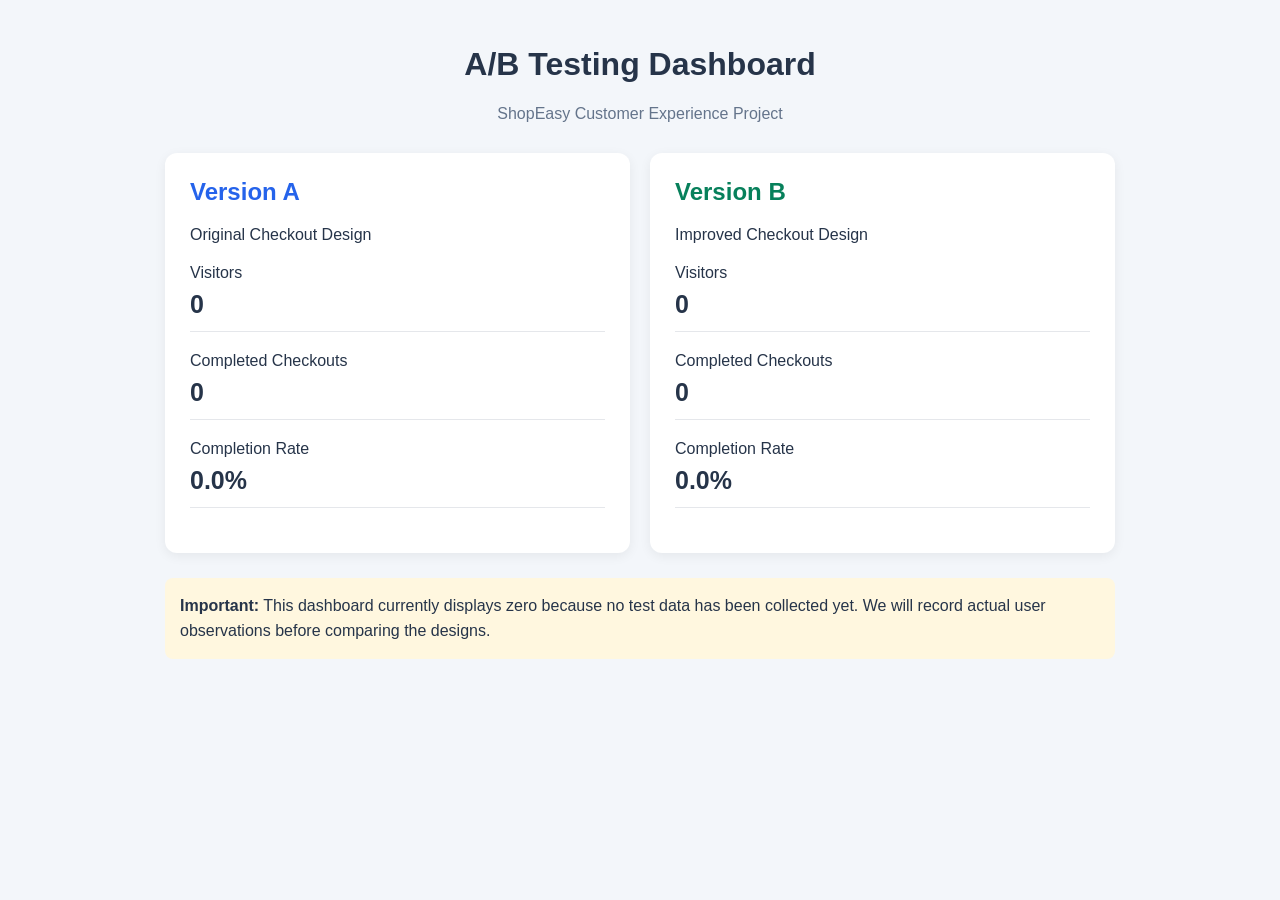
==== ab-test.html @ 76f74aa1 "Add files via upload" ====
<!DOCTYPE html>
<html lang="en">
<head>
    <meta charset="UTF-8">
    <meta name="viewport" content="width=device-width, initial-scale=1.0">

    <title>ShopEasy A/B Testing Dashboard</title>

    <style>
        body {
            font-family: Arial, sans-serif;
            background: #f3f6fa;
            margin: 0;
            padding: 25px;
            color: #263449;
        }

        .container {
            max-width: 950px;
            margin: auto;
        }

        h1, .subtitle {
            text-align: center;
        }

        .subtitle {
            color: #64748b;
            margin-bottom: 30px;
        }

        .cards {
            display: grid;
            grid-template-columns: repeat(2, 1fr);
            gap: 20px;
        }

        .card {
            background: white;
            padding: 25px;
            border-radius: 12px;
            box-shadow: 0 3px 12px #00000010;
        }

        .card h2 {
            margin-top: 0;
        }

        .metric {
            margin: 20px 0;
            padding-bottom: 12px;
            border-bottom: 1px solid #e5e7eb;
        }

        .metric strong {
            display: block;
            font-size: 25px;
            margin-top: 8px;
        }

        .version-a {
            color: #2563eb;
        }

        .version-b {
            color: #07805b;
        }

        .note {
            background: #fff7df;
            padding: 15px;
            border-radius: 8px;
            margin-top: 25px;
            line-height: 1.6;
        }

        @media (max-width: 600px) {
            .cards {
                grid-template-columns: 1fr;
            }
        }
    </style>
</head>

<body>

<div class="container">

    <h1>A/B Testing Dashboard</h1>

    <p class="subtitle">
        ShopEasy Customer Experience Project
    </p>

    <div class="cards">

        <div class="card">
            <h2 class="version-a">Version A</h2>
            <p>Original Checkout Design</p>

            <div class="metric">
                Visitors
                <strong id="visitorsA">0</strong>
            </div>

            <div class="metric">
                Completed Checkouts
                <strong id="completedA">0</strong>
            </div>

            <div class="metric">
                Completion Rate
                <strong id="rateA">0%</strong>
            </div>
        </div>

        <div class="card">
            <h2 class="version-b">Version B</h2>
            <p>Improved Checkout Design</p>

            <div class="metric">
                Visitors
                <strong id="visitorsB">0</strong>
            </div>

            <div class="metric">
                Completed Checkouts
                <strong id="completedB">0</strong>
            </div>

            <div class="metric">
                Completion Rate
                <strong id="rateB">0%</strong>
            </div>
        </div>

    </div>

    <div class="note">
        <strong>Important:</strong>
        This dashboard currently displays zero because no test data
        has been collected yet. We will record actual user observations
        before comparing the designs.
    </div>

</div>

<script>
    function updateDashboard() {
        const visitorsA = Number(
            localStorage.getItem("visitors_A") || 0
        );

        const completedA = Number(
            localStorage.getItem("completed_A") || 0
        );

        const visitorsB = Number(
            localStorage.getItem("visitors_B") || 0
        );

        const completedB = Number(
            localStorage.getItem("completed_B") || 0
        );

        const rateA = visitorsA
            ? (completedA / visitorsA) * 100
            : 0;

        const rateB = visitorsB
            ? (completedB / visitorsB) * 100
            : 0;

        document.getElementById("visitorsA").textContent =
            visitorsA;

        document.getElementById("completedA").textContent =
            completedA;

        document.getElementById("rateA").textContent =
            rateA.toFixed(1) + "%";

        document.getElementById("visitorsB").textContent =
            visitorsB;

        document.getElementById("completedB").textContent =
            completedB;

        document.getElementById("rateB").textContent =
            rateB.toFixed(1) + "%";
    }

    updateDashboard();

    // Refresh the dashboard values periodically.
    setInterval(updateDashboard, 2000);
</script>
</body>
</html>
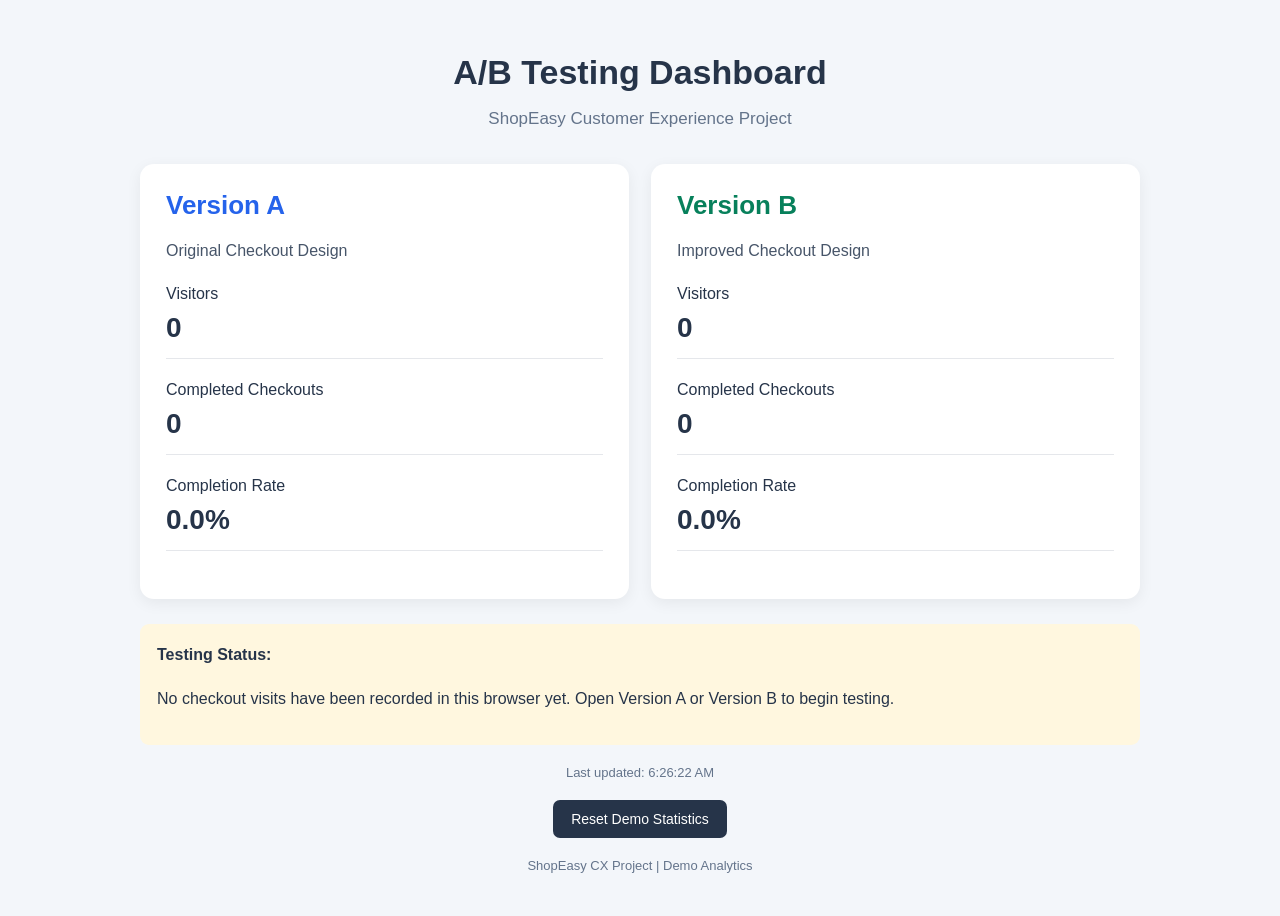
==== commit 079424a9: "Update ab-test.html" ====
--- a/ab-test.html
+++ b/ab-test.html
@@ -1,61 +1,84 @@
 <!DOCTYPE html>
 <html lang="en">
+
 <head>
     <meta charset="UTF-8">
     <meta name="viewport" content="width=device-width, initial-scale=1.0">
 
-    <title>ShopEasy A/B Testing Dashboard</title>
+    <title>ShopEasy | A/B Testing Dashboard</title>
 
     <style>
+        * {
+            box-sizing: border-box;
+        }
+
         body {
             font-family: Arial, sans-serif;
             background: #f3f6fa;
             margin: 0;
-            padding: 25px;
+            padding: 30px 20px;
             color: #263449;
         }
 
         .container {
-            max-width: 950px;
+            max-width: 1000px;
             margin: auto;
         }
 
-        h1, .subtitle {
+        h1,
+        .subtitle {
             text-align: center;
+        }
+
+        h1 {
+            font-size: 34px;
+            margin-bottom: 12px;
         }
 
         .subtitle {
             color: #64748b;
-            margin-bottom: 30px;
+            margin-bottom: 35px;
+            font-size: 17px;
         }
 
         .cards {
             display: grid;
-            grid-template-columns: repeat(2, 1fr);
-            gap: 20px;
+            grid-template-columns: repeat(2, minmax(0, 1fr));
+            gap: 22px;
         }
 
         .card {
-            background: white;
-            padding: 25px;
-            border-radius: 12px;
-            box-shadow: 0 3px 12px #00000010;
+            background: #ffffff;
+            padding: 26px;
+            border-radius: 14px;
+            box-shadow: 0 4px 15px #00000010;
         }
 
         .card h2 {
             margin-top: 0;
+            font-size: 26px;
+        }
+
+        .description {
+            color: #475569;
+            margin-bottom: 25px;
         }
 
         .metric {
-            margin: 20px 0;
-            padding-bottom: 12px;
+            margin: 22px 0;
+            padding-bottom: 14px;
             border-bottom: 1px solid #e5e7eb;
+        }
+
+        .metric-label {
+            display: block;
+            font-size: 16px;
         }
 
         .metric strong {
             display: block;
-            font-size: 25px;
-            margin-top: 8px;
+            font-size: 28px;
+            margin-top: 9px;
         }
 
         .version-a {
@@ -68,13 +91,44 @@
 
         .note {
             background: #fff7df;
-            padding: 15px;
-            border-radius: 8px;
+            padding: 17px;
+            border-radius: 9px;
             margin-top: 25px;
-            line-height: 1.6;
-        }
-
-        @media (max-width: 600px) {
+            line-height: 1.7;
+        }
+
+        .status {
+            text-align: center;
+            color: #64748b;
+            font-size: 13px;
+            margin-top: 20px;
+        }
+
+        .reset-button {
+            display: block;
+            margin: 20px auto 0;
+            padding: 11px 18px;
+            background: #263449;
+            color: white;
+            border: none;
+            border-radius: 7px;
+            cursor: pointer;
+            font-size: 14px;
+        }
+
+        .reset-button:hover {
+            background: #3c506c;
+        }
+
+        @media (max-width: 650px) {
+            body {
+                padding: 20px 14px;
+            }
+
+            h1 {
+                font-size: 27px;
+            }
+
             .cards {
                 grid-template-columns: 1fr;
             }
@@ -84,116 +138,199 @@
 
 <body>
 
-<div class="container">
-
-    <h1>A/B Testing Dashboard</h1>
-
-    <p class="subtitle">
-        ShopEasy Customer Experience Project
-    </p>
-
-    <div class="cards">
-
-        <div class="card">
-            <h2 class="version-a">Version A</h2>
-            <p>Original Checkout Design</p>
-
-            <div class="metric">
-                Visitors
-                <strong id="visitorsA">0</strong>
-            </div>
-
-            <div class="metric">
-                Completed Checkouts
-                <strong id="completedA">0</strong>
-            </div>
-
-            <div class="metric">
-                Completion Rate
-                <strong id="rateA">0%</strong>
-            </div>
-        </div>
-
-        <div class="card">
-            <h2 class="version-b">Version B</h2>
-            <p>Improved Checkout Design</p>
-
-            <div class="metric">
-                Visitors
-                <strong id="visitorsB">0</strong>
-            </div>
-
-            <div class="metric">
-                Completed Checkouts
-                <strong id="completedB">0</strong>
-            </div>
-
-            <div class="metric">
-                Completion Rate
-                <strong id="rateB">0%</strong>
-            </div>
-        </div>
-
-    </div>
-
-    <div class="note">
-        <strong>Important:</strong>
-        This dashboard currently displays zero because no test data
-        has been collected yet. We will record actual user observations
-        before comparing the designs.
-    </div>
-
-</div>
-
-<script>
-    function updateDashboard() {
-        const visitorsA = Number(
-            localStorage.getItem("visitors_A") || 0
-        );
-
-        const completedA = Number(
-            localStorage.getItem("completed_A") || 0
-        );
-
-        const visitorsB = Number(
-            localStorage.getItem("visitors_B") || 0
-        );
-
-        const completedB = Number(
-            localStorage.getItem("completed_B") || 0
-        );
-
-        const rateA = visitorsA
-            ? (completedA / visitorsA) * 100
-            : 0;
-
-        const rateB = visitorsB
-            ? (completedB / visitorsB) * 100
-            : 0;
-
-        document.getElementById("visitorsA").textContent =
-            visitorsA;
-
-        document.getElementById("completedA").textContent =
-            completedA;
-
-        document.getElementById("rateA").textContent =
-            rateA.toFixed(1) + "%";
-
-        document.getElementById("visitorsB").textContent =
-            visitorsB;
-
-        document.getElementById("completedB").textContent =
-            completedB;
-
-        document.getElementById("rateB").textContent =
-            rateB.toFixed(1) + "%";
-    }
-
-    updateDashboard();
-
-    // Refresh the dashboard values periodically.
-    setInterval(updateDashboard, 2000);
-</script>
+    <main class="container">
+
+        <h1>A/B Testing Dashboard</h1>
+
+        <p class="subtitle">
+            ShopEasy Customer Experience Project
+        </p>
+
+        <section class="cards">
+
+            <!-- VERSION A -->
+            <article class="card">
+
+                <h2 class="version-a">Version A</h2>
+
+                <p class="description">
+                    Original Checkout Design
+                </p>
+
+                <div class="metric">
+                    <span class="metric-label">Visitors</span>
+                    <strong id="visitorsA">0</strong>
+                </div>
+
+                <div class="metric">
+                    <span class="metric-label">Completed Checkouts</span>
+                    <strong id="completedA">0</strong>
+                </div>
+
+                <div class="metric">
+                    <span class="metric-label">Completion Rate</span>
+                    <strong id="rateA">0.0%</strong>
+                </div>
+
+            </article>
+
+            <!-- VERSION B -->
+            <article class="card">
+
+                <h2 class="version-b">Version B</h2>
+
+                <p class="description">
+                    Improved Checkout Design
+                </p>
+
+                <div class="metric">
+                    <span class="metric-label">Visitors</span>
+                    <strong id="visitorsB">0</strong>
+                </div>
+
+                <div class="metric">
+                    <span class="metric-label">Completed Checkouts</span>
+                    <strong id="completedB">0</strong>
+                </div>
+
+                <div class="metric">
+                    <span class="metric-label">Completion Rate</span>
+                    <strong id="rateB">0.0%</strong>
+                </div>
+
+            </article>
+
+        </section>
+
+        <section class="note" aria-live="polite">
+
+            <strong>Testing Status:</strong>
+
+            <p id="statusMessage">
+                Loading checkout statistics...
+            </p>
+
+        </section>
+
+        <p class="status" id="lastUpdated">
+            Waiting for data...
+        </p>
+
+        <button type="button" class="reset-button" id="resetButton">
+            Reset Demo Statistics
+        </button>
+
+        <p class="status">
+            ShopEasy CX Project | Demo Analytics
+        </p>
+
+    </main>
+
+    <script>
+        // ==========================================
+        // SHOP EASY A/B TESTING DASHBOARD
+        // Reads demo statistics from localStorage.
+        // ==========================================
+
+        function readCount(key) {
+            const value = Number(localStorage.getItem(key) || 0);
+
+            return Number.isFinite(value) && value >= 0
+                ? value
+                : 0;
+        }
+
+        function calculateRate(visitors, completed) {
+            if (visitors === 0) {
+                return "0.0%";
+            }
+
+            return ((completed / visitors) * 100).toFixed(1) + "%";
+        }
+
+        function updateDashboard() {
+            const visitorsA = readCount("visitors_A");
+            const completedA = readCount("completed_A");
+
+            const visitorsB = readCount("visitors_B");
+            const completedB = readCount("completed_B");
+
+            document.getElementById("visitorsA").textContent =
+                visitorsA;
+
+            document.getElementById("completedA").textContent =
+                completedA;
+
+            document.getElementById("rateA").textContent =
+                calculateRate(visitorsA, completedA);
+
+            document.getElementById("visitorsB").textContent =
+                visitorsB;
+
+            document.getElementById("completedB").textContent =
+                completedB;
+
+            document.getElementById("rateB").textContent =
+                calculateRate(visitorsB, completedB);
+
+            const totalVisitors = visitorsA + visitorsB;
+
+            const statusMessage =
+                document.getElementById("statusMessage");
+
+            if (totalVisitors === 0) {
+                statusMessage.textContent =
+                    "No checkout visits have been recorded in this browser yet. Open Version A or Version B to begin testing.";
+            } else {
+                statusMessage.textContent =
+                    "Demo data found: " + totalVisitors +
+                    " recorded visits. Collect more observations before deciding which design performs better.";
+            }
+
+            document.getElementById("lastUpdated").textContent =
+                "Last updated: " + new Date().toLocaleTimeString();
+        }
+
+        // Refresh dashboard data.
+        updateDashboard();
+
+        setInterval(updateDashboard, 2000);
+
+        // Update immediately when another page changes storage.
+        window.addEventListener("storage", function (event) {
+            if (
+                event.key === "visitors_A" ||
+                event.key === "completed_A" ||
+                event.key === "visitors_B" ||
+                event.key === "completed_B" ||
+                event.key === null
+            ) {
+                updateDashboard();
+            }
+        });
+
+        // Reset only the demo statistics.
+        document.getElementById("resetButton")
+            .addEventListener("click", function () {
+
+                const confirmed = confirm(
+                    "Reset all ShopEasy demo visitor and checkout statistics?"
+                );
+
+                if (!confirmed) {
+                    return;
+                }
+
+                localStorage.removeItem("visitors_A");
+                localStorage.removeItem("completed_A");
+                localStorage.removeItem("visitors_B");
+                localStorage.removeItem("completed_B");
+
+                updateDashboard();
+
+                alert("Demo statistics have been reset.");
+            });
+    </script>
+
 </body>
-</html>+</html>
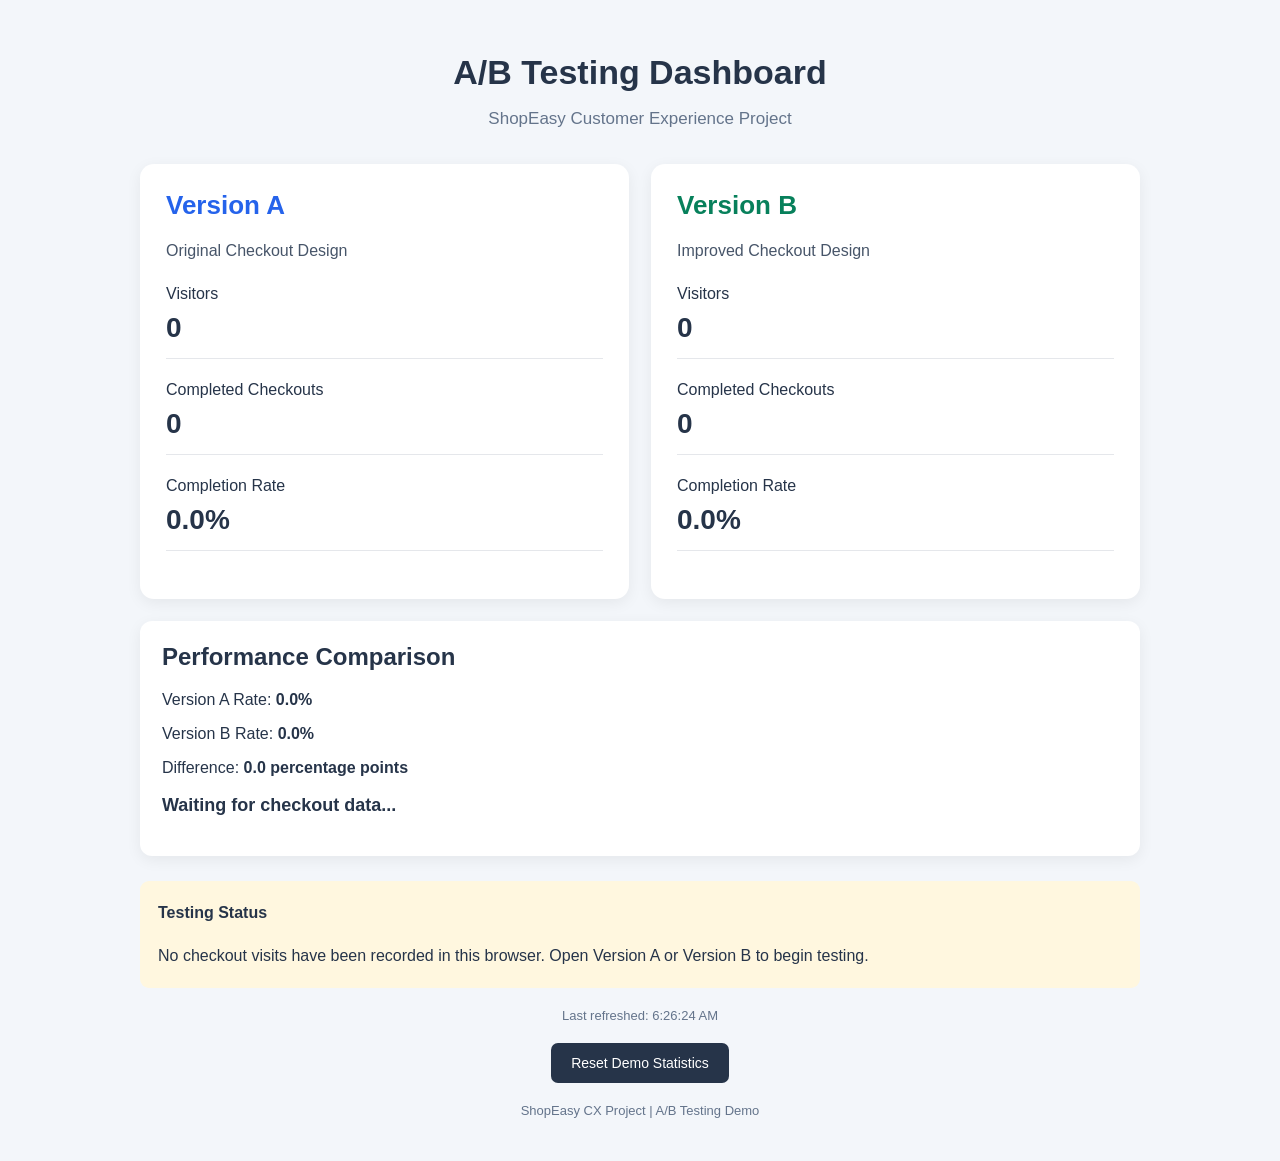
==== commit d22f6b0b: "Update ab-test.html" ====
--- a/ab-test.html
+++ b/ab-test.html
@@ -48,7 +48,7 @@
         }
 
         .card {
-            background: #ffffff;
+            background: #fff;
             padding: 26px;
             border-radius: 14px;
             box-shadow: 0 4px 15px #00000010;
@@ -91,10 +91,31 @@
 
         .note {
             background: #fff7df;
-            padding: 17px;
+            padding: 18px;
             border-radius: 9px;
             margin-top: 25px;
             line-height: 1.7;
+        }
+
+        .note p {
+            margin-bottom: 0;
+        }
+
+        .result-card {
+            background: #fff;
+            padding: 22px;
+            margin-top: 22px;
+            border-radius: 12px;
+            box-shadow: 0 4px 15px #00000010;
+        }
+
+        .result-card h2 {
+            margin-top: 0;
+        }
+
+        .result {
+            font-size: 18px;
+            font-weight: bold;
         }
 
         .status {
@@ -107,7 +128,7 @@
         .reset-button {
             display: block;
             margin: 20px auto 0;
-            padding: 11px 18px;
+            padding: 12px 20px;
             background: #263449;
             color: white;
             border: none;
@@ -146,6 +167,7 @@
             ShopEasy Customer Experience Project
         </p>
 
+        <!-- Version comparison cards -->
         <section class="cards">
 
             <!-- VERSION A -->
@@ -202,12 +224,39 @@
 
         </section>
 
+        <!-- Comparison result -->
+        <section class="result-card">
+
+            <h2>Performance Comparison</h2>
+
+            <p>
+                Version A Rate:
+                <strong id="comparisonRateA">0.0%</strong>
+            </p>
+
+            <p>
+                Version B Rate:
+                <strong id="comparisonRateB">0.0%</strong>
+            </p>
+
+            <p>
+                Difference:
+                <strong id="rateDifference">0.0 percentage points</strong>
+            </p>
+
+            <p class="result" id="winnerMessage" aria-live="polite">
+                Waiting for checkout data...
+            </p>
+
+        </section>
+
+        <!-- Testing status -->
         <section class="note" aria-live="polite">
 
-            <strong>Testing Status:</strong>
+            <strong>Testing Status</strong>
 
             <p id="statusMessage">
-                Loading checkout statistics...
+                Loading statistics...
             </p>
 
         </section>
@@ -216,120 +265,281 @@
             Waiting for data...
         </p>
 
-        <button type="button" class="reset-button" id="resetButton">
+        <button
+            type="button"
+            class="reset-button"
+            id="resetButton">
+
             Reset Demo Statistics
+
         </button>
 
         <p class="status">
-            ShopEasy CX Project | Demo Analytics
+            ShopEasy CX Project | A/B Testing Demo
         </p>
 
     </main>
 
     <script>
         // ==========================================
-        // SHOP EASY A/B TESTING DASHBOARD
-        // Reads demo statistics from localStorage.
+        // SHOPEASY A/B TESTING DASHBOARD
+        // Data source: Browser localStorage
         // ==========================================
 
+        const STORAGE_KEYS = [
+            "visitors_A",
+            "completed_A",
+            "visitors_B",
+            "completed_B"
+        ];
+
+        // Read and validate stored values.
         function readCount(key) {
-            const value = Number(localStorage.getItem(key) || 0);
-
-            return Number.isFinite(value) && value >= 0
-                ? value
-                : 0;
-        }
-
+
+            const rawValue = localStorage.getItem(key);
+
+            if (rawValue === null || rawValue.trim() === "") {
+                return 0;
+            }
+
+            const value = Number(rawValue);
+
+            if (
+                !Number.isSafeInteger(value) ||
+                value < 0
+            ) {
+                return 0;
+            }
+
+            return value;
+        }
+
+        // Calculate checkout completion rate.
         function calculateRate(visitors, completed) {
+
             if (visitors === 0) {
-                return "0.0%";
-            }
-
-            return ((completed / visitors) * 100).toFixed(1) + "%";
-        }
-
+                return 0;
+            }
+
+            return (completed / visitors) * 100;
+        }
+
+        // Display percentages with one decimal place.
+        function formatRate(rate) {
+
+            return rate.toFixed(1) + "%";
+        }
+
+        // Update the complete dashboard.
         function updateDashboard() {
-            const visitorsA = readCount("visitors_A");
-            const completedA = readCount("completed_A");
-
-            const visitorsB = readCount("visitors_B");
-            const completedB = readCount("completed_B");
-
+
+            let visitorsA;
+            let completedA;
+            let visitorsB;
+            let completedB;
+
+            try {
+
+                visitorsA = readCount("visitors_A");
+                completedA = readCount("completed_A");
+
+                visitorsB = readCount("visitors_B");
+                completedB = readCount("completed_B");
+
+            } catch (error) {
+
+                document.getElementById("statusMessage").textContent =
+                    "Unable to read browser storage. Check browser permissions.";
+
+                return;
+            }
+
+            const rateA = calculateRate(
+                visitorsA,
+                completedA
+            );
+
+            const rateB = calculateRate(
+                visitorsB,
+                completedB
+            );
+
+            // Update Version A.
             document.getElementById("visitorsA").textContent =
-                visitorsA;
+                visitorsA.toLocaleString();
 
             document.getElementById("completedA").textContent =
-                completedA;
+                completedA.toLocaleString();
 
             document.getElementById("rateA").textContent =
-                calculateRate(visitorsA, completedA);
-
+                formatRate(rateA);
+
+            // Update Version B.
             document.getElementById("visitorsB").textContent =
-                visitorsB;
+                visitorsB.toLocaleString();
 
             document.getElementById("completedB").textContent =
-                completedB;
+                completedB.toLocaleString();
 
             document.getElementById("rateB").textContent =
-                calculateRate(visitorsB, completedB);
+                formatRate(rateB);
+
+            // Update comparison values.
+            document.getElementById("comparisonRateA").textContent =
+                formatRate(rateA);
+
+            document.getElementById("comparisonRateB").textContent =
+                formatRate(rateB);
+
+            const difference = rateB - rateA;
+
+            const differenceText =
+                (difference > 0 ? "+" : "") +
+                difference.toFixed(1) +
+                " percentage points";
+
+            document.getElementById("rateDifference").textContent =
+                differenceText;
 
             const totalVisitors = visitorsA + visitorsB;
 
             const statusMessage =
                 document.getElementById("statusMessage");
 
-            if (totalVisitors === 0) {
+            const winnerMessage =
+                document.getElementById("winnerMessage");
+
+            // Detect inconsistent tracking data.
+            if (
+                completedA > visitorsA ||
+                completedB > visitorsB
+            ) {
+
                 statusMessage.textContent =
-                    "No checkout visits have been recorded in this browser yet. Open Version A or Version B to begin testing.";
+                    "The recorded checkout counts exceed the visitor counts for at least one version. " +
+                    "Check script.js for duplicate submissions or incorrect visitor tracking.";
+
+                winnerMessage.textContent =
+                    "Comparison unavailable: check the tracking data.";
+
+            } else if (totalVisitors === 0) {
+
+                statusMessage.textContent =
+                    "No checkout visits have been recorded in this browser. " +
+                    "Open Version A or Version B to begin testing.";
+
+                winnerMessage.textContent =
+                    "Waiting for checkout data...";
+
             } else {
+
                 statusMessage.textContent =
-                    "Demo data found: " + totalVisitors +
-                    " recorded visits. Collect more observations before deciding which design performs better.";
+                    "This dashboard contains " +
+                    totalVisitors.toLocaleString() +
+                    " locally recorded visits. These are demonstration statistics, " +
+                    "not centralized analytics from all website users.";
+
+                // Require a minimum sample before showing a provisional leader.
+                const minimumVisitors = 30;
+
+                if (
+                    visitorsA < minimumVisitors ||
+                    visitorsB < minimumVisitors
+                ) {
+
+                    winnerMessage.textContent =
+                        "Insufficient data to identify a reliable winner. " +
+                        "Collect more observations for both versions.";
+
+                } else if (difference > 0) {
+
+                    winnerMessage.textContent =
+                        "Version B currently has the higher observed completion rate. " +
+                        "Further testing is needed before declaring a winner.";
+
+                } else if (difference < 0) {
+
+                    winnerMessage.textContent =
+                        "Version A currently has the higher observed completion rate. " +
+                        "Further testing is needed before declaring a winner.";
+
+                } else {
+
+                    winnerMessage.textContent =
+                        "Both versions currently have the same observed completion rate.";
+                }
+            }
+
+            // Check for missing or inconsistent counts.
+            if (
+                completedA > visitorsA ||
+                completedB > visitorsB
+            ) {
+                // Keep the data-quality warning visible.
+            } else if (totalVisitors === 0) {
+                // No data collected yet.
+            } else if (
+                visitorsA < 30 ||
+                visitorsB < 30
+            ) {
+                statusMessage.textContent +=
+                    " Each version should have more observations before meaningful comparison.";
             }
 
             document.getElementById("lastUpdated").textContent =
-                "Last updated: " + new Date().toLocaleTimeString();
-        }
-
-        // Refresh dashboard data.
+                "Last refreshed: " +
+                new Date().toLocaleTimeString();
+        }
+
+        // Run when the dashboard loads.
         updateDashboard();
 
+        // Refresh automatically every two seconds.
         setInterval(updateDashboard, 2000);
 
-        // Update immediately when another page changes storage.
+        // Refresh when another same-origin tab updates storage.
         window.addEventListener("storage", function (event) {
+
             if (
-                event.key === "visitors_A" ||
-                event.key === "completed_A" ||
-                event.key === "visitors_B" ||
-                event.key === "completed_B" ||
-                event.key === null
+                event.key === null ||
+                STORAGE_KEYS.includes(event.key)
             ) {
                 updateDashboard();
             }
         });
 
-        // Reset only the demo statistics.
+        // Reset demonstration statistics.
         document.getElementById("resetButton")
             .addEventListener("click", function () {
 
                 const confirmed = confirm(
-                    "Reset all ShopEasy demo visitor and checkout statistics?"
+                    "Are you sure you want to reset all ShopEasy A/B testing demo statistics?"
                 );
 
                 if (!confirmed) {
                     return;
                 }
 
-                localStorage.removeItem("visitors_A");
-                localStorage.removeItem("completed_A");
-                localStorage.removeItem("visitors_B");
-                localStorage.removeItem("completed_B");
-
-                updateDashboard();
-
-                alert("Demo statistics have been reset.");
+                try {
+
+                    STORAGE_KEYS.forEach(function (key) {
+                        localStorage.removeItem(key);
+                    });
+
+                    updateDashboard();
+
+                    alert(
+                        "Demo statistics have been reset successfully."
+                    );
+
+                } catch (error) {
+
+                    alert(
+                        "Unable to reset statistics. Check browser storage permissions."
+                    );
+                }
             });
+
     </script>
 
 </body>
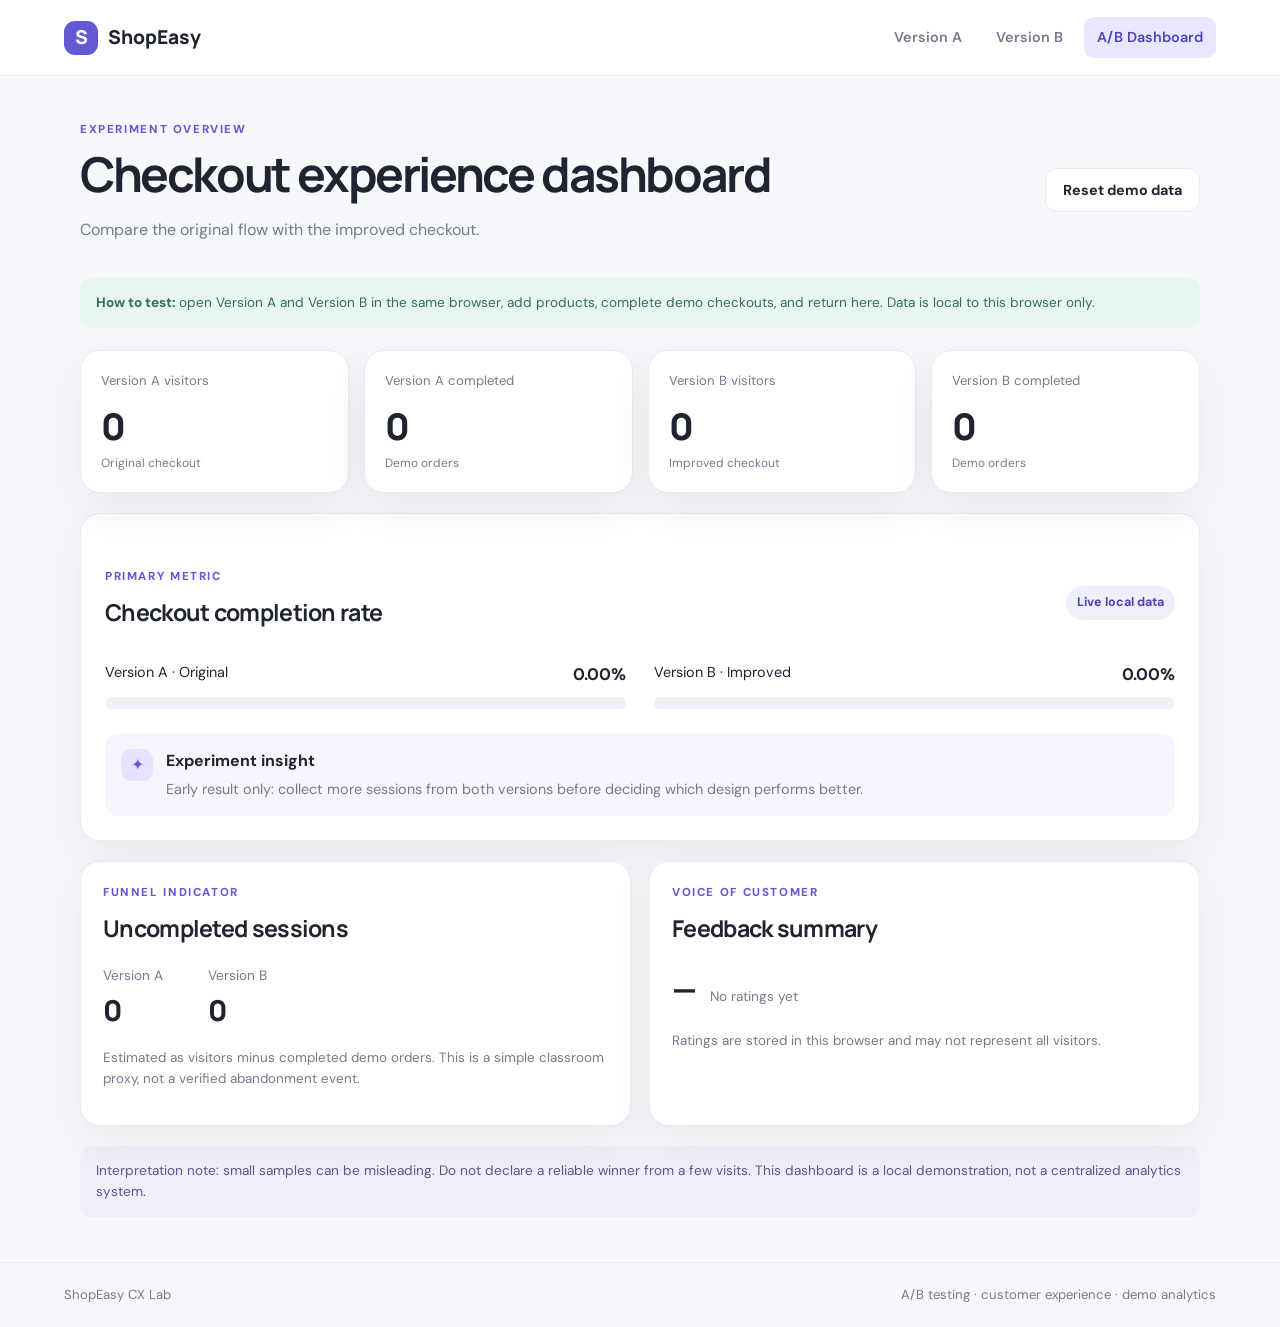
==== commit 0098d880: "Upgrade ShopEasy with improved checkout and A/B dashboard" ====
--- a/ab-test.html
+++ b/ab-test.html
@@ -1,546 +1,37 @@
-<!DOCTYPE html>
-<html lang="en">
-
-<head>
-    <meta charset="UTF-8">
-    <meta name="viewport" content="width=device-width, initial-scale=1.0">
-
-    <title>ShopEasy | A/B Testing Dashboard</title>
-
-    <style>
-        * {
-            box-sizing: border-box;
-        }
-
-        body {
-            font-family: Arial, sans-serif;
-            background: #f3f6fa;
-            margin: 0;
-            padding: 30px 20px;
-            color: #263449;
-        }
-
-        .container {
-            max-width: 1000px;
-            margin: auto;
-        }
-
-        h1,
-        .subtitle {
-            text-align: center;
-        }
-
-        h1 {
-            font-size: 34px;
-            margin-bottom: 12px;
-        }
-
-        .subtitle {
-            color: #64748b;
-            margin-bottom: 35px;
-            font-size: 17px;
-        }
-
-        .cards {
-            display: grid;
-            grid-template-columns: repeat(2, minmax(0, 1fr));
-            gap: 22px;
-        }
-
-        .card {
-            background: #fff;
-            padding: 26px;
-            border-radius: 14px;
-            box-shadow: 0 4px 15px #00000010;
-        }
-
-        .card h2 {
-            margin-top: 0;
-            font-size: 26px;
-        }
-
-        .description {
-            color: #475569;
-            margin-bottom: 25px;
-        }
-
-        .metric {
-            margin: 22px 0;
-            padding-bottom: 14px;
-            border-bottom: 1px solid #e5e7eb;
-        }
-
-        .metric-label {
-            display: block;
-            font-size: 16px;
-        }
-
-        .metric strong {
-            display: block;
-            font-size: 28px;
-            margin-top: 9px;
-        }
-
-        .version-a {
-            color: #2563eb;
-        }
-
-        .version-b {
-            color: #07805b;
-        }
-
-        .note {
-            background: #fff7df;
-            padding: 18px;
-            border-radius: 9px;
-            margin-top: 25px;
-            line-height: 1.7;
-        }
-
-        .note p {
-            margin-bottom: 0;
-        }
-
-        .result-card {
-            background: #fff;
-            padding: 22px;
-            margin-top: 22px;
-            border-radius: 12px;
-            box-shadow: 0 4px 15px #00000010;
-        }
-
-        .result-card h2 {
-            margin-top: 0;
-        }
-
-        .result {
-            font-size: 18px;
-            font-weight: bold;
-        }
-
-        .status {
-            text-align: center;
-            color: #64748b;
-            font-size: 13px;
-            margin-top: 20px;
-        }
-
-        .reset-button {
-            display: block;
-            margin: 20px auto 0;
-            padding: 12px 20px;
-            background: #263449;
-            color: white;
-            border: none;
-            border-radius: 7px;
-            cursor: pointer;
-            font-size: 14px;
-        }
-
-        .reset-button:hover {
-            background: #3c506c;
-        }
-
-        @media (max-width: 650px) {
-            body {
-                padding: 20px 14px;
-            }
-
-            h1 {
-                font-size: 27px;
-            }
-
-            .cards {
-                grid-template-columns: 1fr;
-            }
-        }
-    </style>
-</head>
-
-<body>
-
-    <main class="container">
-
-        <h1>A/B Testing Dashboard</h1>
-
-        <p class="subtitle">
-            ShopEasy Customer Experience Project
-        </p>
-
-        <!-- Version comparison cards -->
-        <section class="cards">
-
-            <!-- VERSION A -->
-            <article class="card">
-
-                <h2 class="version-a">Version A</h2>
-
-                <p class="description">
-                    Original Checkout Design
-                </p>
-
-                <div class="metric">
-                    <span class="metric-label">Visitors</span>
-                    <strong id="visitorsA">0</strong>
-                </div>
-
-                <div class="metric">
-                    <span class="metric-label">Completed Checkouts</span>
-                    <strong id="completedA">0</strong>
-                </div>
-
-                <div class="metric">
-                    <span class="metric-label">Completion Rate</span>
-                    <strong id="rateA">0.0%</strong>
-                </div>
-
-            </article>
-
-            <!-- VERSION B -->
-            <article class="card">
-
-                <h2 class="version-b">Version B</h2>
-
-                <p class="description">
-                    Improved Checkout Design
-                </p>
-
-                <div class="metric">
-                    <span class="metric-label">Visitors</span>
-                    <strong id="visitorsB">0</strong>
-                </div>
-
-                <div class="metric">
-                    <span class="metric-label">Completed Checkouts</span>
-                    <strong id="completedB">0</strong>
-                </div>
-
-                <div class="metric">
-                    <span class="metric-label">Completion Rate</span>
-                    <strong id="rateB">0.0%</strong>
-                </div>
-
-            </article>
-
-        </section>
-
-        <!-- Comparison result -->
-        <section class="result-card">
-
-            <h2>Performance Comparison</h2>
-
-            <p>
-                Version A Rate:
-                <strong id="comparisonRateA">0.0%</strong>
-            </p>
-
-            <p>
-                Version B Rate:
-                <strong id="comparisonRateB">0.0%</strong>
-            </p>
-
-            <p>
-                Difference:
-                <strong id="rateDifference">0.0 percentage points</strong>
-            </p>
-
-            <p class="result" id="winnerMessage" aria-live="polite">
-                Waiting for checkout data...
-            </p>
-
-        </section>
-
-        <!-- Testing status -->
-        <section class="note" aria-live="polite">
-
-            <strong>Testing Status</strong>
-
-            <p id="statusMessage">
-                Loading statistics...
-            </p>
-
-        </section>
-
-        <p class="status" id="lastUpdated">
-            Waiting for data...
-        </p>
-
-        <button
-            type="button"
-            class="reset-button"
-            id="resetButton">
-
-            Reset Demo Statistics
-
-        </button>
-
-        <p class="status">
-            ShopEasy CX Project | A/B Testing Demo
-        </p>
-
-    </main>
-
-    <script>
-        // ==========================================
-        // SHOPEASY A/B TESTING DASHBOARD
-        // Data source: Browser localStorage
-        // ==========================================
-
-        const STORAGE_KEYS = [
-            "visitors_A",
-            "completed_A",
-            "visitors_B",
-            "completed_B"
-        ];
-
-        // Read and validate stored values.
-        function readCount(key) {
-
-            const rawValue = localStorage.getItem(key);
-
-            if (rawValue === null || rawValue.trim() === "") {
-                return 0;
-            }
-
-            const value = Number(rawValue);
-
-            if (
-                !Number.isSafeInteger(value) ||
-                value < 0
-            ) {
-                return 0;
-            }
-
-            return value;
-        }
-
-        // Calculate checkout completion rate.
-        function calculateRate(visitors, completed) {
-
-            if (visitors === 0) {
-                return 0;
-            }
-
-            return (completed / visitors) * 100;
-        }
-
-        // Display percentages with one decimal place.
-        function formatRate(rate) {
-
-            return rate.toFixed(1) + "%";
-        }
-
-        // Update the complete dashboard.
-        function updateDashboard() {
-
-            let visitorsA;
-            let completedA;
-            let visitorsB;
-            let completedB;
-
-            try {
-
-                visitorsA = readCount("visitors_A");
-                completedA = readCount("completed_A");
-
-                visitorsB = readCount("visitors_B");
-                completedB = readCount("completed_B");
-
-            } catch (error) {
-
-                document.getElementById("statusMessage").textContent =
-                    "Unable to read browser storage. Check browser permissions.";
-
-                return;
-            }
-
-            const rateA = calculateRate(
-                visitorsA,
-                completedA
-            );
-
-            const rateB = calculateRate(
-                visitorsB,
-                completedB
-            );
-
-            // Update Version A.
-            document.getElementById("visitorsA").textContent =
-                visitorsA.toLocaleString();
-
-            document.getElementById("completedA").textContent =
-                completedA.toLocaleString();
-
-            document.getElementById("rateA").textContent =
-                formatRate(rateA);
-
-            // Update Version B.
-            document.getElementById("visitorsB").textContent =
-                visitorsB.toLocaleString();
-
-            document.getElementById("completedB").textContent =
-                completedB.toLocaleString();
-
-            document.getElementById("rateB").textContent =
-                formatRate(rateB);
-
-            // Update comparison values.
-            document.getElementById("comparisonRateA").textContent =
-                formatRate(rateA);
-
-            document.getElementById("comparisonRateB").textContent =
-                formatRate(rateB);
-
-            const difference = rateB - rateA;
-
-            const differenceText =
-                (difference > 0 ? "+" : "") +
-                difference.toFixed(1) +
-                " percentage points";
-
-            document.getElementById("rateDifference").textContent =
-                differenceText;
-
-            const totalVisitors = visitorsA + visitorsB;
-
-            const statusMessage =
-                document.getElementById("statusMessage");
-
-            const winnerMessage =
-                document.getElementById("winnerMessage");
-
-            // Detect inconsistent tracking data.
-            if (
-                completedA > visitorsA ||
-                completedB > visitorsB
-            ) {
-
-                statusMessage.textContent =
-                    "The recorded checkout counts exceed the visitor counts for at least one version. " +
-                    "Check script.js for duplicate submissions or incorrect visitor tracking.";
-
-                winnerMessage.textContent =
-                    "Comparison unavailable: check the tracking data.";
-
-            } else if (totalVisitors === 0) {
-
-                statusMessage.textContent =
-                    "No checkout visits have been recorded in this browser. " +
-                    "Open Version A or Version B to begin testing.";
-
-                winnerMessage.textContent =
-                    "Waiting for checkout data...";
-
-            } else {
-
-                statusMessage.textContent =
-                    "This dashboard contains " +
-                    totalVisitors.toLocaleString() +
-                    " locally recorded visits. These are demonstration statistics, " +
-                    "not centralized analytics from all website users.";
-
-                // Require a minimum sample before showing a provisional leader.
-                const minimumVisitors = 30;
-
-                if (
-                    visitorsA < minimumVisitors ||
-                    visitorsB < minimumVisitors
-                ) {
-
-                    winnerMessage.textContent =
-                        "Insufficient data to identify a reliable winner. " +
-                        "Collect more observations for both versions.";
-
-                } else if (difference > 0) {
-
-                    winnerMessage.textContent =
-                        "Version B currently has the higher observed completion rate. " +
-                        "Further testing is needed before declaring a winner.";
-
-                } else if (difference < 0) {
-
-                    winnerMessage.textContent =
-                        "Version A currently has the higher observed completion rate. " +
-                        "Further testing is needed before declaring a winner.";
-
-                } else {
-
-                    winnerMessage.textContent =
-                        "Both versions currently have the same observed completion rate.";
-                }
-            }
-
-            // Check for missing or inconsistent counts.
-            if (
-                completedA > visitorsA ||
-                completedB > visitorsB
-            ) {
-                // Keep the data-quality warning visible.
-            } else if (totalVisitors === 0) {
-                // No data collected yet.
-            } else if (
-                visitorsA < 30 ||
-                visitorsB < 30
-            ) {
-                statusMessage.textContent +=
-                    " Each version should have more observations before meaningful comparison.";
-            }
-
-            document.getElementById("lastUpdated").textContent =
-                "Last refreshed: " +
-                new Date().toLocaleTimeString();
-        }
-
-        // Run when the dashboard loads.
-        updateDashboard();
-
-        // Refresh automatically every two seconds.
-        setInterval(updateDashboard, 2000);
-
-        // Refresh when another same-origin tab updates storage.
-        window.addEventListener("storage", function (event) {
-
-            if (
-                event.key === null ||
-                STORAGE_KEYS.includes(event.key)
-            ) {
-                updateDashboard();
-            }
-        });
-
-        // Reset demonstration statistics.
-        document.getElementById("resetButton")
-            .addEventListener("click", function () {
-
-                const confirmed = confirm(
-                    "Are you sure you want to reset all ShopEasy A/B testing demo statistics?"
-                );
-
-                if (!confirmed) {
-                    return;
-                }
-
-                try {
-
-                    STORAGE_KEYS.forEach(function (key) {
-                        localStorage.removeItem(key);
-                    });
-
-                    updateDashboard();
-
-                    alert(
-                        "Demo statistics have been reset successfully."
-                    );
-
-                } catch (error) {
-
-                    alert(
-                        "Unable to reset statistics. Check browser storage permissions."
-                    );
-                }
-            });
-
-    </script>
-
-</body>
-</html>
+<!doctype html>
+<html lang="en">
+<head>
+  <meta charset="utf-8">
+  <meta name="viewport" content="width=device-width, initial-scale=1">
+  <title>ShopEasy | A/B Dashboard</title>
+  <link rel="stylesheet" href="style.css">
+  <script defer src="script.js"></script>
+</head>
+<body class="dashboard-page">
+<header class="topbar">
+  <a class="brand" href="index.html"><span class="brand-mark">S</span> ShopEasy</a>
+  <nav><a href="index.html">Version A</a><a href="checkout-b.html">Version B</a><a class="active" href="ab-test.html">A/B Dashboard</a></nav>
+</header>
+<main class="container">
+  <section class="dashboard-heading"><div><p class="eyebrow">EXPERIMENT OVERVIEW</p><h1>Checkout experience dashboard</h1><p class="muted">Compare the original flow with the improved checkout.</p></div><button id="reset-data" class="button button-outline" type="button">Reset demo data</button></section>
+  <div class="info-banner"><strong>How to test:</strong> open Version A and Version B in the same browser, add products, complete demo checkouts, and return here. Data is local to this browser only.</div>
+  <section class="metric-grid">
+    <article class="metric-card"><span class="metric-label">Version A visitors</span><strong id="visitors-a">0</strong><span class="metric-note">Original checkout</span></article>
+    <article class="metric-card"><span class="metric-label">Version A completed</span><strong id="completed-a">0</strong><span class="metric-note">Demo orders</span></article>
+    <article class="metric-card"><span class="metric-label">Version B visitors</span><strong id="visitors-b">0</strong><span class="metric-note">Improved checkout</span></article>
+    <article class="metric-card"><span class="metric-label">Version B completed</span><strong id="completed-b">0</strong><span class="metric-note">Demo orders</span></article>
+  </section>
+  <section class="comparison-card">
+    <div class="section-head"><div><p class="eyebrow">PRIMARY METRIC</p><h2>Checkout completion rate</h2></div><span class="pill">Live local data</span></div>
+    <div class="rate-row"><div><div class="rate-label"><span>Version A · Original</span><strong id="rate-a">0.00%</strong></div><div class="bar-track"><div id="bar-a" class="bar-fill bar-a" style="width:0%"></div></div></div><div><div class="rate-label"><span>Version B · Improved</span><strong id="rate-b">0.00%</strong></div><div class="bar-track"><div id="bar-b" class="bar-fill bar-b" style="width:0%"></div></div></div></div>
+    <div class="result-box"><span class="result-icon">✦</span><div><strong>Experiment insight</strong><p id="winner-message" aria-live="polite">Collect data from both versions before comparing.</p></div></div>
+  </section>
+  <section class="bottom-grid">
+    <article class="mini-card"><p class="eyebrow">FUNNEL INDICATOR</p><h2>Uncompleted sessions</h2><div class="mini-numbers"><div><span>Version A</span><strong id="abandoned-a">0</strong></div><div><span>Version B</span><strong id="abandoned-b">0</strong></div></div><p class="small muted">Estimated as visitors minus completed demo orders. This is a simple classroom proxy, not a verified abandonment event.</p></article>
+    <article class="mini-card"><p class="eyebrow">VOICE OF CUSTOMER</p><h2>Feedback summary</h2><div class="feedback-summary"><strong id="feedback-average">—</strong><span id="feedback-count">No ratings yet</span></div><p class="small muted">Ratings are stored in this browser and may not represent all visitors.</p></article>
+  </section>
+  <p class="notice">Interpretation note: small samples can be misleading. Do not declare a reliable winner from a few visits. This dashboard is a local demonstration, not a centralized analytics system.</p>
+</main>
+<footer>ShopEasy CX Lab <span>A/B testing · customer experience · demo analytics</span></footer>
+</body>
+</html>
--- a/style.css
+++ b/style.css
@@ -0,0 +1,5 @@
+@import url('https://fonts.googleapis.com/css2?family=DM+Sans:wght@400;500;600;700&family=Manrope:wght@400;500;600;700;800&display=swap');
+:root{--ink:#1f2430;--muted:#747b8b;--paper:#f7f8fc;--white:#fff;--purple:#6558d3;--purple-dark:#4e42b5;--line:#e8eaf2;--mint:#dff7ee;--peach:#ffeadf;--lav:#e9e6ff;--shadow:0 16px 45px rgba(31,36,48,.07)}
+*{box-sizing:border-box}html{scroll-behavior:smooth}body{margin:0;background:var(--paper);color:var(--ink);font-family:'DM Sans',sans-serif;line-height:1.55}h1,h2,h3,p{margin-top:0}h1,h2,h3,.brand{font-family:Manrope,sans-serif}h1{font-size:clamp(2.2rem,5vw,4rem);line-height:1.08;letter-spacing:-.05em;margin-bottom:18px}h1 span{color:var(--purple)}h2{font-size:1.45rem;letter-spacing:-.03em;margin-bottom:6px}h3{font-size:1.08rem;margin-bottom:6px}.muted{color:var(--muted)}.small{font-size:.84rem}.eyebrow,.category{font-size:.72rem;font-weight:800;letter-spacing:.14em;color:var(--purple);margin-bottom:9px}.topbar{height:76px;display:flex;align-items:center;justify-content:space-between;padding:0 max(5vw,24px);background:#fff;border-bottom:1px solid var(--line);gap:20px}.brand{display:flex;align-items:center;gap:10px;text-decoration:none;color:var(--ink);font-size:1.2rem;font-weight:800}.brand-mark{display:grid;place-items:center;width:34px;height:34px;background:var(--purple);color:white;border-radius:11px}nav{display:flex;gap:8px;flex-wrap:wrap}nav a{color:var(--muted);text-decoration:none;padding:9px 13px;border-radius:10px;font-size:.9rem;font-weight:600}nav a:hover,nav a.active{background:var(--lav);color:var(--purple-dark)}.container{width:min(1120px,90%);margin:0 auto}.hero{display:grid;grid-template-columns:1.2fr .8fr;align-items:center;min-height:390px;padding:50px 0 36px;gap:35px}.hero p:not(.eyebrow){max-width:470px}.hero-art{min-height:270px;border-radius:28px;background:linear-gradient(135deg,#e8e5ff,#f9e6ef 60%,#e2f6f1);display:grid;place-items:center;position:relative;overflow:hidden}.orb{width:170px;height:170px;display:grid;place-items:center;border-radius:50%;background:rgba(255,255,255,.75);font-size:5rem;box-shadow:0 25px 55px #766bc52b}.floating-tag{position:absolute;bottom:24px;right:24px;background:#fff;padding:9px 13px;border-radius:12px;font-size:.8rem;font-weight:700;box-shadow:var(--shadow)}.button{border:0;border-radius:12px;padding:12px 17px;font:700 .9rem 'DM Sans',sans-serif;text-decoration:none;display:inline-flex;align-items:center;justify-content:center;cursor:pointer;transition:transform .15s,box-shadow .15s}.button:hover{transform:translateY(-1px)}.button-primary{background:var(--purple);color:white;box-shadow:0 8px 18px #6558d32a}.button-primary:hover{background:var(--purple-dark)}.button-dark{background:var(--ink);color:#fff}.button-outline{background:#fff;border:1px solid var(--line);color:var(--ink)}.disabled{opacity:.45;pointer-events:none}.section-head{display:flex;justify-content:space-between;align-items:center;gap:20px;margin:30px 0 18px}.pill{background:#efeffa;color:var(--purple-dark);font-size:.78rem;font-weight:700;padding:7px 11px;border-radius:99px}.product-grid{display:grid;grid-template-columns:repeat(3,1fr);gap:18px}.product-card,.cart-panel,.checkout-card,.order-card,.feedback-card,.comparison-card,.metric-card,.mini-card{background:#fff;border:1px solid var(--line);border-radius:20px;box-shadow:var(--shadow)}.product-card{padding:20px}.product-emoji{height:150px;border-radius:15px;display:grid;place-items:center;font-size:4.4rem;margin-bottom:19px}.purple{background:var(--lav)}.peach{background:var(--peach)}.mint{background:var(--mint)}.category{font-size:.65rem;margin-bottom:6px}.product-bottom{display:flex;justify-content:space-between;align-items:center;gap:8px;margin-top:20px}.product-bottom strong{font-size:1.1rem}.product-bottom .button{padding:10px 12px}.cart-panel{padding:24px;margin:34px 0}.count-badge{font:700 .78rem 'DM Sans';display:inline-grid;place-items:center;min-width:25px;height:25px;border-radius:50%;background:var(--lav);color:var(--purple);vertical-align:middle}.text-button{background:none;border:0;color:var(--purple);font:700 .88rem 'DM Sans';text-decoration:none;cursor:pointer;padding:8px 0}.cart-items{border-top:1px solid var(--line);border-bottom:1px solid var(--line);padding:8px 0}.cart-row{display:grid;grid-template-columns:1fr auto auto;gap:15px;align-items:center;padding:12px 0}.cart-product{font-weight:700}.qty-controls{display:flex;align-items:center;gap:10px}.qty-controls button{width:28px;height:28px;border:1px solid var(--line);background:white;border-radius:8px;cursor:pointer}.remove-item{border:0;background:none;color:#c44c60;cursor:pointer}.cart-footer{display:flex;align-items:center;justify-content:space-between;gap:18px;padding-top:18px}.cart-footer>div{display:grid;gap:4px}.cart-footer strong{font-size:1.2rem}.notice,.info-banner{padding:14px 16px;border-radius:12px;background:#efeffa;color:#5c568a;font-size:.85rem}.checkout-container{padding-top:42px;padding-bottom:30px}.checkout-heading{margin-bottom:25px}.checkout-heading h1{font-size:clamp(2rem,4vw,3rem)}.checkout-layout{display:grid;grid-template-columns:1.25fr .75fr;gap:22px;align-items:start}.checkout-card,.order-card{padding:26px}.step-line{display:flex;align-items:center;gap:13px;margin-bottom:24px}.step-number{width:38px;height:38px;display:grid;place-items:center;background:var(--lav);color:var(--purple);font-weight:800;border-radius:12px}.step-line p{margin:0}.checkout-card label,.feedback-controls label{display:block;font-weight:700;font-size:.87rem;margin:14px 0 6px}.checkout-card input,.checkout-card textarea,.checkout-card select,.feedback-controls select{width:100%;border:1px solid #dfe2ec;border-radius:10px;padding:12px 13px;font:inherit;background:#fff;color:var(--ink);outline:none}.checkout-card input:focus,.checkout-card textarea:focus,.checkout-card select:focus,.feedback-controls select:focus{border-color:var(--purple);box-shadow:0 0 0 3px #6558d31c}.full-width{width:100%;margin-top:20px}.order-card{background:#fff}.checkout-items{padding:12px 0;border-bottom:1px solid var(--line);margin-bottom:10px}.checkout-item{display:flex;justify-content:space-between;gap:10px;padding:7px 0;font-size:.9rem}.summary-row{display:flex;justify-content:space-between;padding:8px 0;color:var(--muted)}.summary-row strong{color:var(--ink)}.total-row{border-top:1px solid var(--line);margin-top:8px;padding-top:17px;font-size:1.08rem}.total-row strong{font-size:1.3rem}.feedback-card{display:flex;justify-content:space-between;gap:25px;align-items:center;padding:24px;margin-top:24px}.feedback-controls{width:min(310px,100%)}.feedback-controls .button{margin-top:12px;width:100%}.dashboard-heading{display:flex;justify-content:space-between;align-items:center;gap:20px;padding:45px 0 20px}.dashboard-heading h1{font-size:clamp(2rem,4vw,3rem)}.info-banner{margin-bottom:22px;background:#e9f5f1;color:#336e5d}.metric-grid{display:grid;grid-template-columns:repeat(4,1fr);gap:15px}.metric-card{padding:20px}.metric-label,.metric-note{display:block;color:var(--muted);font-size:.82rem}.metric-card>strong{display:block;font:800 2.3rem Manrope;letter-spacing:-.05em;margin:10px 0 3px}.metric-note{font-size:.75rem}.comparison-card{padding:24px;margin-top:20px}.rate-row{display:grid;grid-template-columns:1fr 1fr;gap:28px;margin:24px 0}.rate-label{display:flex;justify-content:space-between;gap:10px;font-size:.9rem;margin-bottom:10px}.rate-label strong{font-size:1.05rem}.bar-track{height:12px;border-radius:99px;background:#f0f1f7;overflow:hidden}.bar-fill{height:100%;border-radius:99px;transition:width .3s}.bar-a{background:#9a91ec}.bar-b{background:#41b994}.result-box{display:flex;gap:13px;align-items:flex-start;padding:16px;border-radius:14px;background:#f7f6ff}.result-icon{width:32px;height:32px;display:grid;place-items:center;background:#e6e2ff;color:var(--purple);border-radius:10px;flex-shrink:0}.result-box p{margin:4px 0 0;color:var(--muted);font-size:.9rem}.bottom-grid{display:grid;grid-template-columns:1fr 1fr;gap:18px;margin:20px 0}.mini-card{padding:22px}.mini-numbers{display:flex;gap:45px;margin:18px 0}.mini-numbers div{display:grid;gap:4px}.mini-numbers span{color:var(--muted);font-size:.85rem}.mini-numbers strong{font:800 1.8rem Manrope}.feedback-summary{display:flex;align-items:baseline;gap:13px;margin:20px 0}.feedback-summary strong{font:800 2rem Manrope}.feedback-summary span{color:var(--muted);font-size:.85rem}footer{margin-top:45px;padding:22px 5%;border-top:1px solid var(--line);display:flex;justify-content:space-between;gap:20px;color:var(--muted);font-size:.82rem}footer span{text-align:right}
+@media(max-width:760px){.topbar{height:auto;min-height:72px;align-items:flex-start;padding:16px 5%;flex-direction:column}.topbar nav{width:100%;gap:2px}.topbar nav a{padding:8px 9px;font-size:.82rem}.hero{grid-template-columns:1fr;padding-top:35px}.hero-art{min-height:200px}.product-grid{grid-template-columns:1fr}.product-emoji{height:125px}.cart-row{grid-template-columns:1fr auto}.cart-row .remove-item{grid-column:1/-1;text-align:left}.cart-footer,.feedback-card,.dashboard-heading{align-items:stretch;flex-direction:column}.checkout-layout,.rate-row,.bottom-grid{grid-template-columns:1fr}.metric-grid{grid-template-columns:1fr 1fr}.checkout-card,.order-card{padding:20px}.feedback-controls{width:100%}footer{flex-direction:column}footer span{text-align:left}}
+@media(max-width:390px){.metric-grid{grid-template-columns:1fr}.container{width:92%}.cart-panel{padding:17px}.product-bottom{align-items:flex-start;flex-direction:column}.section-head{align-items:flex-start}}
